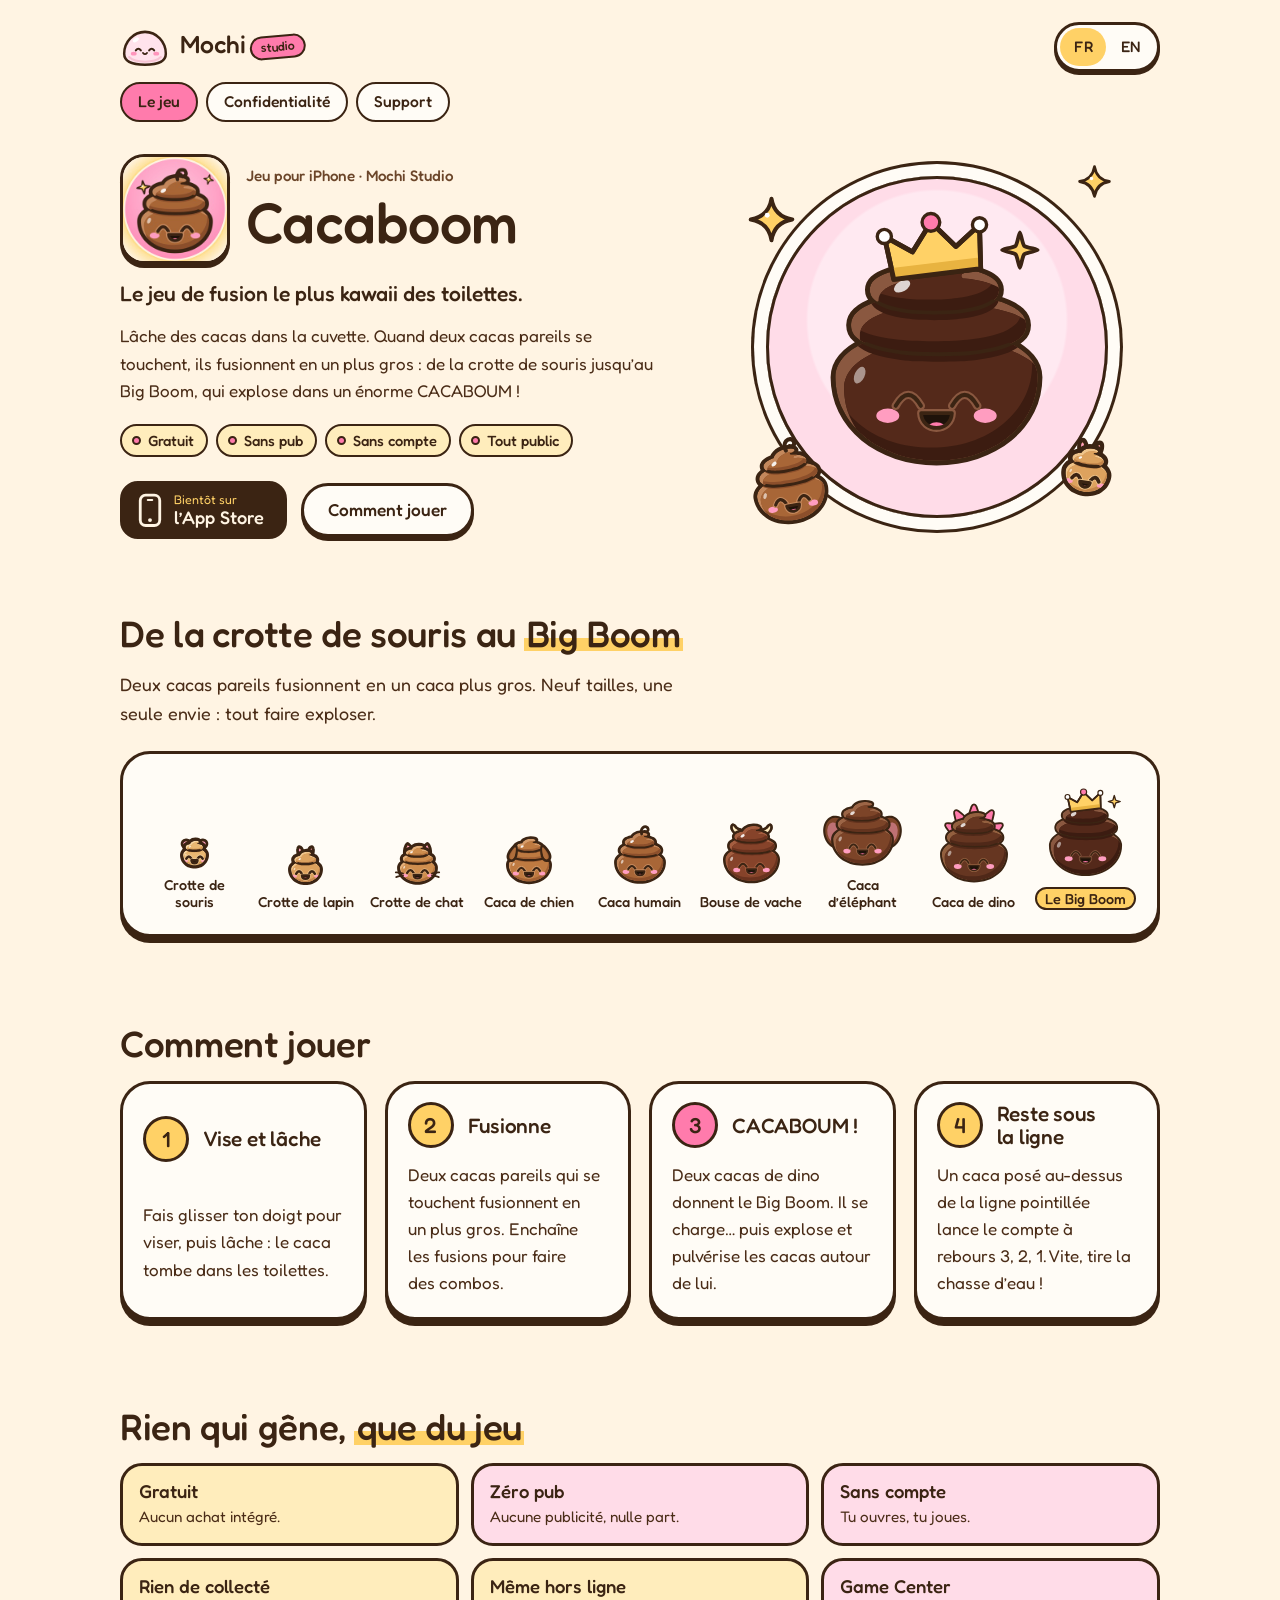
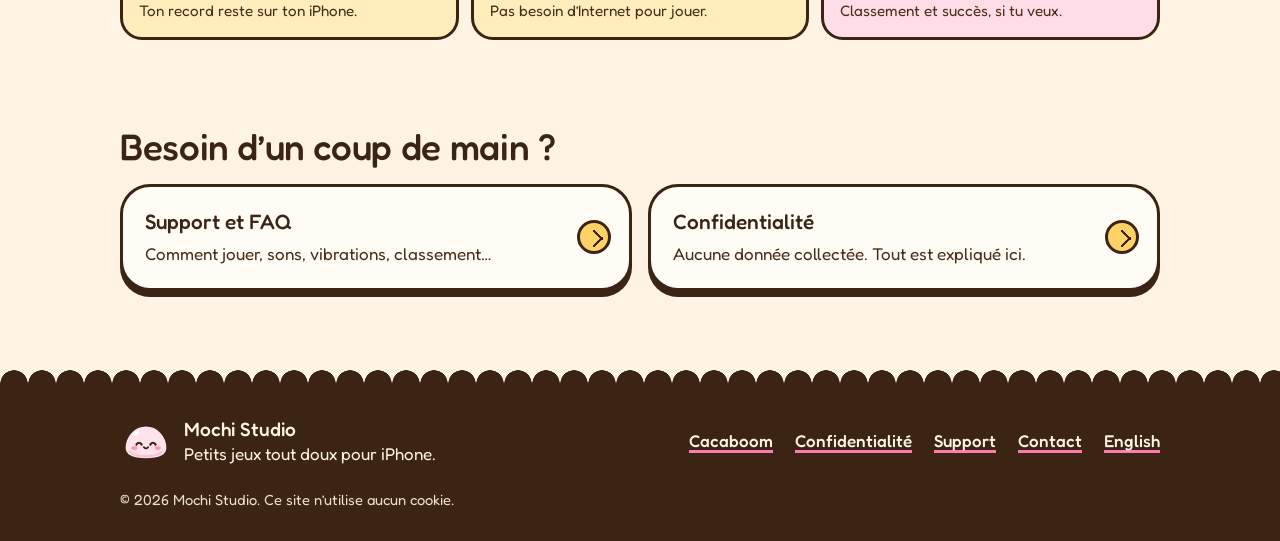
==== cacaboom/index.html @ cdfea0de "Site Mochi Studio : accueil, Cacaboom, confidentialité et support (FR/EN) Co-Authored-By: Claude Opu" ====
<!doctype html>
<html lang="fr">
<head>
<meta charset="utf-8">
<meta name="viewport" content="width=device-width, initial-scale=1">
<title>Cacaboom · Jeu de fusion kawaii pour iPhone</title>
<meta name="description" content="Cacaboom, le jeu de fusion le plus kawaii des toilettes : lâche des cacas et fusionne-les jusqu’au Big Boom. Gratuit, sans pub, sans compte.">
<link rel="canonical" href="https://gregdev75.github.io/cacaboom/">
<link rel="alternate" hreflang="fr" href="https://gregdev75.github.io/cacaboom/">
<link rel="alternate" hreflang="en" href="https://gregdev75.github.io/en/cacaboom/">
<link rel="alternate" hreflang="x-default" href="https://gregdev75.github.io/cacaboom/">
<meta name="theme-color" content="#FFF4E3">
<meta name="color-scheme" content="light">
<link rel="icon" href="/favicon.ico" sizes="32x32">
<link rel="icon" href="/assets/img/favicon.svg" type="image/svg+xml">
<link rel="apple-touch-icon" href="/apple-touch-icon.png">
<link rel="preload" href="/assets/fonts/fredoka-latin-500-normal.woff2" as="font" type="font/woff2" crossorigin>
<link rel="preload" href="/assets/fonts/fredoka-latin-400-normal.woff2" as="font" type="font/woff2" crossorigin>
<link rel="stylesheet" href="/assets/css/site.css">
<meta property="og:type" content="website">
<meta property="og:site_name" content="Mochi Studio">
<meta property="og:title" content="Cacaboom">
<meta property="og:description" content="Cacaboom, le jeu de fusion le plus kawaii des toilettes : lâche des cacas et fusionne-les jusqu’au Big Boom. Gratuit, sans pub, sans compte.">
<meta property="og:url" content="https://gregdev75.github.io/cacaboom/">
<meta property="og:image" content="https://gregdev75.github.io/cacaboom/img/og-cacaboom.png">
<meta property="og:image:width" content="1200">
<meta property="og:image:height" content="630">
<meta property="og:image:alt" content="Icône de Cacaboom et les cacas kawaii du jeu">
<meta property="og:locale" content="fr_FR">
<meta property="og:locale:alternate" content="en_US">
<meta name="twitter:card" content="summary_large_image">
</head>
<body>
<a class="skip" href="#main">Aller au contenu</a>
<header class="top">
<div class="wrap top__in">
<a class="brand" href="/" aria-label="Mochi Studio, accueil"><img src="/assets/img/mochi.svg" alt="" width="120" height="100"><span class="brand__name">Mochi<span class="brand__tag">studio</span></span></a>
<nav class="lang" aria-label="Langue"><span aria-current="true">FR</span><a href="/en/cacaboom/" hreflang="en" lang="en" aria-label="English version">EN</a></nav>
</div>
<nav class="subnav wrap" aria-label="Pages de Cacaboom"><ul><li><a href="/cacaboom/" aria-current="page">Le jeu</a></li><li><a href="/cacaboom/confidentialite/">Confidentialité</a></li><li><a href="/cacaboom/support/">Support</a></li></ul></nav>
</header>
<main id="main">
<section class="app-hero">
<div class="wrap app-hero__grid">
<div>
<div class="app-hero__head">
<img class="app-icon" src="/cacaboom/img/icon-256.jpg" alt="Icône de Cacaboom" width="256" height="256">
<div><p class="kind">Jeu pour iPhone · Mochi Studio</p><h1>Cacaboom</h1></div>
</div>
<p class="lead">Le jeu de fusion le plus kawaii des toilettes.</p>
<p>Lâche des cacas dans la cuvette. Quand deux cacas pareils se touchent, ils fusionnent en un plus gros&nbsp;: de la crotte de souris jusqu’au Big Boom, qui explose dans un énorme CACABOUM&nbsp;!</p>
<ul class="chips"><li>Gratuit</li><li>Sans pub</li><li>Sans compte</li><li>Tout public</li></ul>
<div class="actions">
<!-- App Store : remplacer ce bloc par le lien quand l’appli est publiée (voir README.md) -->
<span class="store store--soon"><svg viewBox="0 0 24 32" aria-hidden="true" focusable="false"><rect x="3" y="2" width="18" height="28" rx="5" fill="none" stroke="currentColor" stroke-width="2.6"/><rect x="9" y="5.5" width="6" height="2" rx="1" fill="currentColor"/><circle cx="12" cy="25" r="1.8" fill="currentColor"/></svg><span class="store__txt"><small>Bientôt sur</small><strong>l’App Store</strong></span></span>
<a class="btn btn--light" href="#comment-jouer">Comment jouer</a>
</div>
</div>
<div class="app-art" aria-hidden="true">
<img class="app-art__main" src="/cacaboom/img/poop-9-happy.svg" alt="" width="234" height="234">
<img class="app-art__small" src="/cacaboom/img/poop-5-happy.svg" alt="" width="94" height="94">
<img class="app-art__tiny" src="/cacaboom/img/poop-2-happy.svg" alt="" width="64" height="64">
<img class="spark spark--1" src="/assets/img/sparkle.svg" alt="" width="40" height="40">
<img class="spark spark--2" src="/assets/img/sparkle.svg" alt="" width="40" height="40">
</div>
</div>
</section>

<section class="section">
<div class="wrap">
<h2>De la crotte de souris au <span class="hl">Big Boom</span></h2>
<p class="section__lead">Deux cacas pareils fusionnent en un caca plus gros. Neuf tailles, une seule envie&nbsp;: tout faire exploser.</p>
<ol class="card evo" aria-label="Les neuf cacas, du plus petit au plus gros"><li style="--s:1"><img src="/cacaboom/img/poop-1-happy.svg" alt="" width="64" height="64"><span>Crotte de souris</span></li><li style="--s:2"><img src="/cacaboom/img/poop-2-happy.svg" alt="" width="64" height="64"><span>Crotte de lapin</span></li><li style="--s:3"><img src="/cacaboom/img/poop-3-happy.svg" alt="" width="64" height="64"><span>Crotte de chat</span></li><li style="--s:4"><img src="/cacaboom/img/poop-4-happy.svg" alt="" width="64" height="64"><span>Caca de chien</span></li><li style="--s:5"><img src="/cacaboom/img/poop-5-happy.svg" alt="" width="64" height="64"><span>Caca humain</span></li><li style="--s:6"><img src="/cacaboom/img/poop-6-happy.svg" alt="" width="64" height="64"><span>Bouse de vache</span></li><li style="--s:7"><img src="/cacaboom/img/poop-7-happy.svg" alt="" width="64" height="64"><span>Caca d’éléphant</span></li><li style="--s:8"><img src="/cacaboom/img/poop-8-happy.svg" alt="" width="64" height="64"><span>Caca de dino</span></li><li style="--s:9"><img src="/cacaboom/img/poop-9-happy.svg" alt="" width="64" height="64"><span>Le Big Boom</span></li></ol>
</div>
</section>

<section class="section" id="comment-jouer" aria-labelledby="comment-jouer-title">
<div class="wrap">
<h2 id="comment-jouer-title">Comment jouer</h2>
<ol class="steps"><li class="card step"><span class="step__num" aria-hidden="true">1</span><h3>Vise et lâche</h3><p>Fais glisser ton doigt pour viser, puis lâche&nbsp;: le caca tombe dans les toilettes.</p></li><li class="card step"><span class="step__num" aria-hidden="true">2</span><h3>Fusionne</h3><p>Deux cacas pareils qui se touchent fusionnent en un plus gros. Enchaîne les fusions pour faire des combos.</p></li><li class="card step"><span class="step__num" aria-hidden="true">3</span><h3>CACABOUM&nbsp;!</h3><p>Deux cacas de dino donnent le Big Boom. Il se charge… puis explose et pulvérise les cacas autour de lui.</p></li><li class="card step"><span class="step__num" aria-hidden="true">4</span><h3>Reste sous la ligne</h3><p>Un caca posé au-dessus de la ligne pointillée lance le compte à rebours 3,&nbsp;2,&nbsp;1. Vite, tire la chasse d’eau&nbsp;!</p></li></ol>
</div>
</section>

<section class="section">
<div class="wrap">
<h2>Rien qui gêne, <span class="hl">que du jeu</span></h2>
<ul class="facts"><li><strong>Gratuit</strong>Aucun achat intégré.</li><li><strong>Zéro pub</strong>Aucune publicité, nulle part.</li><li><strong>Sans compte</strong>Tu ouvres, tu joues.</li><li><strong>Rien de collecté</strong>Ton record reste sur ton iPhone.</li><li><strong>Même hors ligne</strong>Pas besoin d’Internet pour jouer.</li><li><strong>Game Center</strong>Classement et succès, si tu veux.</li></ul>
</div>
</section>

<section class="section section--tight">
<div class="wrap">
<h2>Besoin d’un coup de main&nbsp;?</h2>
<div class="link-cards">
<a class="card link-card" href="/cacaboom/support/"><strong>Support et FAQ</strong><span>Comment jouer, sons, vibrations, classement…</span></a>
<a class="card link-card" href="/cacaboom/confidentialite/"><strong>Confidentialité</strong><span>Aucune donnée collectée. Tout est expliqué ici.</span></a>
</div>
</div>
</section>
</main>
<footer class="foot">
<div class="wrap foot__grid">
<div class="foot__brand"><img src="/assets/img/mochi.svg" alt="" width="120" height="100"><p><strong>Mochi Studio</strong><br>Petits jeux tout doux pour iPhone.</p></div>
<nav aria-label="Liens du site"><ul class="foot__links">
<li><a href="/cacaboom/">Cacaboom</a></li>
<li><a href="/cacaboom/confidentialite/">Confidentialité</a></li>
<li><a href="/cacaboom/support/">Support</a></li>
<li><a href="mailto:restaurateurarestaurateur@gmail.com?subject=Mochi%20Studio">Contact</a></li>
<li><a href="/en/cacaboom/" hreflang="en" lang="en">English</a></li>
</ul></nav>
<p class="foot__legal">© 2026 Mochi Studio. Ce site n’utilise aucun cookie.</p>
</div>
</footer>
</body>
</html>
---- assets/css/site.css ----
/* Mochi Studio : feuille de style unique du site (HTML/CSS statique, sans JavaScript). */

@font-face {
  font-family: "Fredoka";
  font-style: normal;
  font-weight: 400;
  font-display: swap;
  src: url("/assets/fonts/fredoka-latin-400-normal.woff2") format("woff2");
}
@font-face {
  font-family: "Fredoka";
  font-style: normal;
  font-weight: 500;
  font-display: swap;
  src: url("/assets/fonts/fredoka-latin-500-normal.woff2") format("woff2");
}

:root {
  --cream: #FFF4E3;
  --paper: #FFFCF6;
  --pink: #FF7BAC;
  --pink-soft: #FFDCE8;
  --yellow: #FFD166;
  --yellow-soft: #FFEDBC;
  --brown: #4A2C17;
  --ink: #3B2413;
  --muted: #6B4529;
  --line: 3px;
  --wrap: 1040px;
  color-scheme: light;
}

*, *::before, *::after { box-sizing: border-box; }

html { -webkit-text-size-adjust: 100%; text-size-adjust: 100%; scroll-behavior: smooth; }

body {
  margin: 0;
  background: var(--cream);
  color: var(--brown);
  font-family: "Fredoka", ui-rounded, "SF Pro Rounded", "Arial Rounded MT Bold", system-ui, sans-serif;
  font-size: 1.0625rem;
  font-weight: 400;
  line-height: 1.6;
  overflow-wrap: break-word;
}

img, svg { display: block; max-width: 100%; height: auto; }

h1, h2, h3 {
  margin: 0 0 .45em;
  color: var(--ink);
  font-weight: 500;
  line-height: 1.12;
  letter-spacing: -.01em;
  text-wrap: balance;
}
h1 { font-size: clamp(2.2rem, 8vw, 3.6rem); }
h2 { font-size: clamp(1.65rem, 5vw, 2.3rem); }
h3 { font-size: 1.3rem; }
p { margin: 0 0 1em; text-wrap: pretty; }
p:last-child { margin-bottom: 0; }
strong, b { font-weight: 500; color: var(--ink); }

a {
  color: var(--ink);
  text-decoration-line: underline;
  text-decoration-color: var(--pink);
  text-decoration-thickness: 3px;
  text-underline-offset: 3px;
}
a:hover { text-decoration-color: var(--ink); }
:focus-visible { outline: 3px solid var(--ink); outline-offset: 3px; border-radius: 8px; }

.wrap { width: min(100% - 32px, var(--wrap)); margin-inline: auto; }
/* Pages de texte : colonne de lecture + colonne latérale sur grand écran */
.doc { display: grid; gap: 0; grid-template-areas: "head" "lead" "side" "body" "end"; }
.doc > * { min-width: 0; }
.doc__head { grid-area: head; }
.doc__lead { grid-area: lead; }
.doc__side { grid-area: side; }
.doc__body { grid-area: body; }
.doc__end { grid-area: end; }
.doc--support { grid-template-areas: "head" "body" "side" "end"; }

.visually-hidden {
  position: absolute !important;
  width: 1px; height: 1px;
  overflow: hidden; clip: rect(0 0 0 0); clip-path: inset(50%);
  white-space: nowrap;
}

.skip {
  position: absolute; left: 16px; top: -80px; z-index: 10;
  padding: 10px 16px;
  background: var(--yellow); color: var(--ink);
  border: var(--line) solid var(--ink); border-radius: 999px;
  font-weight: 500; text-decoration: none;
}
.skip:focus { top: 12px; }

/* Surlignage jaune sous un mot clé */
.hl {
  background: linear-gradient(transparent 60%, var(--yellow) 60%, var(--yellow) 90%, transparent 90%);
  padding-inline: .06em;
  white-space: nowrap;
  -webkit-box-decoration-break: clone;
  box-decoration-break: clone;
}

/* ---------- En-tête ---------- */
.top { padding: 14px 0 6px; }
.top__in { display: flex; align-items: center; justify-content: space-between; gap: 12px; }

.brand {
  display: inline-flex; align-items: center; gap: 10px;
  color: var(--ink); text-decoration: none;
}
.brand img { width: 50px; }
.brand__name { font-size: 1.55rem; font-weight: 500; line-height: 1; letter-spacing: -.01em; }
.brand__tag {
  display: inline-block;
  margin-left: 4px;
  padding: 1px 9px 2px;
  background: var(--pink);
  border: 2px solid var(--ink);
  border-radius: 999px;
  font-size: .78rem; font-weight: 500; line-height: 1.4;
  transform: rotate(-5deg) translateY(-2px);
}

.lang {
  display: flex; gap: 2px; padding: 3px;
  background: var(--paper);
  border: var(--line) solid var(--ink);
  border-radius: 999px;
  box-shadow: 0 3px 0 var(--ink);
}
.lang a, .lang span {
  display: grid; place-items: center;
  min-width: 46px; min-height: 38px;
  border-radius: 999px;
  font-size: .95rem; font-weight: 500;
  color: var(--ink); text-decoration: none;
}
.lang a:hover { background: var(--pink-soft); }
.lang [aria-current] { background: var(--yellow); }

/* Menu d'une appli (Le jeu, Confidentialité, Support) */
.subnav { padding: 10px 0 0; }
.subnav ul {
  list-style: none; margin: 0; padding: 0;
  display: flex; flex-wrap: wrap; gap: 8px;
}
.subnav a {
  display: inline-flex; align-items: center; min-height: 40px;
  padding: 4px 16px;
  border: 2px solid var(--ink); border-radius: 999px;
  background: var(--paper);
  font-size: .98rem; font-weight: 500; text-decoration: none;
}
.subnav a:hover { background: var(--pink-soft); }
.subnav a[aria-current="page"] { background: var(--pink); }

/* ---------- Boutons ---------- */
.actions { display: flex; flex-wrap: wrap; align-items: center; gap: 14px; }

.btn {
  display: inline-flex; align-items: center; justify-content: center; gap: .5em;
  min-height: 54px;
  padding: .5em 1.4em;
  background: var(--pink); color: var(--ink);
  border: var(--line) solid var(--ink); border-radius: 999px;
  box-shadow: 0 4px 0 var(--ink);
  font-size: 1.08rem; font-weight: 500; line-height: 1.2;
  text-decoration: none;
  transition: transform .12s ease, box-shadow .12s ease;
}
.btn:hover { transform: translateY(-2px); box-shadow: 0 6px 0 var(--ink); }
.btn:active { transform: translateY(3px); box-shadow: 0 1px 0 var(--ink); }
.btn--light { background: var(--paper); }
.btn--yellow { background: var(--yellow); }

/* Bouton App Store en attente (pas un lien tant que l'appli n'est pas publiée) */
.store {
  display: inline-flex; align-items: center; gap: 11px;
  min-height: 58px;
  padding: 8px 20px 8px 14px;
  background: var(--ink); color: var(--cream);
  border: var(--line) solid var(--ink); border-radius: 18px;
  text-decoration: none;
}
.store svg { width: 26px; flex: none; }
.store__txt { display: grid; line-height: 1.15; text-align: left; }
.store__txt small { font-size: .78rem; opacity: .9; }
.store__txt strong { color: var(--cream); font-size: 1.14rem; font-weight: 500; }
.store--soon { cursor: default; }
.store--soon .store__txt small { color: var(--yellow); opacity: 1; }
a.store { box-shadow: 0 4px 0 var(--pink); transition: transform .12s ease; }
a.store:hover { transform: translateY(-2px); }

/* Pastilles */
.chips { list-style: none; margin: 0; padding: 0; display: flex; flex-wrap: wrap; gap: 8px; }
.chips li {
  display: inline-flex; align-items: center; gap: 7px;
  padding: 3px 12px 3px 10px;
  background: var(--yellow-soft);
  border: 2px solid var(--ink); border-radius: 999px;
  font-size: .92rem; font-weight: 500; color: var(--ink);
}
.chips li::before {
  content: ""; width: 9px; height: 9px; border-radius: 50%;
  background: var(--pink); border: 2px solid var(--ink);
}

/* ---------- Accueil ---------- */
.hero { padding: 6px 0 34px; }
.hero__grid { display: grid; gap: 8px; align-items: center; }
.eyebrow {
  display: inline-block;
  margin-bottom: 14px;
  padding: 3px 14px;
  background: var(--paper);
  border: 2px solid var(--ink); border-radius: 999px;
  font-size: .92rem; font-weight: 500; color: var(--ink);
}
.lead { font-size: 1.22rem; line-height: 1.5; max-width: 34ch; }
.hero .lead { margin-bottom: 24px; }

.hero-art {
  position: relative;
  width: min(210px, 56vw);
  aspect-ratio: 1;
  margin: 4px auto 10px;
}
.hero-art::before {
  content: ""; position: absolute; inset: 4%;
  border-radius: 50%;
  background: radial-gradient(circle at 50% 45%, #FFE9F1 0 52%, var(--pink-soft) 53% 100%);
  border: var(--line) solid var(--ink);
  box-shadow: 0 0 0 10px var(--paper), 0 0 0 13px var(--ink);
}
.hero-art__main {
  position: absolute; left: 12%; top: 22%; width: 76%;
  animation: bob 3.2s ease-in-out infinite;
}
.hero-art__friend {
  position: absolute; right: -2%; bottom: -1%; width: 34%;
  transform: rotate(8deg);
}
.spark { position: absolute; width: 13%; animation: twinkle 2.6s ease-in-out infinite; }
.spark--1 { left: 0; top: 10%; }
.spark--2 { right: 4%; top: 2%; width: 9%; animation-delay: .9s; }
.spark--3 { left: 8%; bottom: 8%; width: 8%; animation-delay: 1.6s; }

@keyframes bob { 50% { transform: translateY(-6px) rotate(-2deg); } }
@keyframes twinkle { 50% { transform: scale(.78) rotate(18deg); } }

.section { padding: 26px 0 40px; }
.section--tight { padding-top: 6px; }
.section__lead { font-size: 1.12rem; max-width: 52ch; margin-bottom: 22px; }

.apps { display: grid; gap: 24px; align-items: stretch; }

.card {
  background: var(--paper);
  border: var(--line) solid var(--ink);
  border-radius: 30px;
  box-shadow: 0 6px 0 var(--ink);
}

.app-card {
  padding: 20px;
  display: grid;
  grid-template-columns: auto 1fr;
  grid-template-areas: "icon head" "body body";
  gap: 16px;
  align-items: center;
}
.app-card .app-icon { grid-area: icon; }
.app-card__head { grid-area: head; }
.app-card__body { grid-area: body; display: grid; gap: 16px; }
.app-card__body p { margin: 0; }
.app-card h3 { font-size: 2rem; margin: 0; }
.app-card h3 a { text-decoration: none; }
.app-card h3 a:hover { text-decoration: underline; text-decoration-color: var(--pink); }

.kind { margin: 0 0 2px; color: var(--muted); font-size: .95rem; font-weight: 500; }

.app-icon {
  width: 84px; height: 84px;
  border-radius: 22%;
  border: var(--line) solid var(--ink);
  box-shadow: 0 4px 0 var(--ink);
  object-fit: cover;
  background: var(--pink-soft);
}

.mini-links { display: flex; flex-wrap: wrap; gap: 6px 20px; font-weight: 500; }

.soon-card {
  display: grid; justify-items: center; align-content: center; gap: 6px;
  padding: 24px 22px;
  text-align: center;
  border: var(--line) dashed var(--ink);
  border-radius: 30px;
  background: rgba(255, 252, 246, .55);
}
.soon-card img { width: 86px; margin-bottom: 6px; opacity: .95; transform: rotate(-6deg); }
.soon-card h3 { margin: 0; }
.soon-card p { max-width: 30ch; color: var(--brown); }

.hello-card {
  display: grid; grid-template-columns: auto 1fr; gap: 14px; align-items: start;
  padding: 20px;
  background: var(--yellow-soft);
}
.hello-card h2 { font-size: 1.6rem; margin-bottom: .3em; }
.hello-card img { width: 38px; margin-top: 2px; }

/* ---------- Page d'une appli ---------- */
.app-hero { padding: 10px 0 30px; }
.app-hero__grid { display: grid; gap: 22px; align-items: center; }
.app-hero__head { display: flex; align-items: center; gap: 16px; margin-bottom: 14px; }
.app-hero__head h1 { margin: 0; }
.app-hero .app-icon { width: 92px; height: 92px; flex: none; }
.app-hero .lead { font-size: 1.32rem; color: var(--ink); font-weight: 500; margin-bottom: .6em; }
.app-hero .chips { margin: 20px 0 24px; }

.app-art {
  position: relative;
  display: none;
  width: 100%; max-width: 380px; aspect-ratio: 1;
  margin: 0 auto;
}
.app-art::before {
  content: ""; position: absolute; inset: 5%;
  border-radius: 50%;
  background: radial-gradient(circle at 50% 42%, #FFE9F1 0 50%, var(--pink-soft) 51% 100%);
  border: var(--line) solid var(--ink);
  box-shadow: 0 0 0 12px var(--paper), 0 0 0 15px var(--ink);
}
.app-art__main { position: absolute; left: 13%; top: 11%; width: 74%; animation: bob 3.4s ease-in-out infinite; }
.app-art__small { position: absolute; left: -2%; bottom: 2%; width: 26%; transform: rotate(-10deg); }
.app-art__tiny { position: absolute; right: 2%; bottom: 10%; width: 17%; transform: rotate(9deg); }

.evo {
  list-style: none; margin: 0;
  padding: 22px 14px 18px;
  display: grid; grid-template-columns: repeat(3, 1fr);
  gap: 18px 6px;
  align-items: end;
}
.evo li {
  display: flex; flex-direction: column; align-items: center; justify-content: flex-end;
  gap: 6px;
  text-align: center;
  font-size: .9rem; font-weight: 500; line-height: 1.2; color: var(--ink);
}
.evo img { width: calc(44px + var(--s) * 5.5px); }
.evo li:last-child span {
  padding: 1px 8px; background: var(--yellow); border: 2px solid var(--ink); border-radius: 999px;
}

.steps { list-style: none; margin: 0; padding: 0; display: grid; gap: 18px; }
.step {
  display: grid; grid-template-columns: auto 1fr; align-items: center; column-gap: 14px;
  padding: 18px 20px 20px;
}
.step h3 { margin: 0; }
.step p { grid-column: 1 / -1; margin: 12px 0 0; }
.step__num {
  display: grid; place-items: center;
  width: 46px; height: 46px;
  border-radius: 50%;
  background: var(--yellow);
  border: var(--line) solid var(--ink);
  font-size: 1.35rem; font-weight: 500; color: var(--ink);
}
.step:nth-child(3) .step__num { background: var(--pink); }

.facts { list-style: none; margin: 0; padding: 0; display: grid; grid-template-columns: repeat(2, 1fr); gap: 12px; }
.facts li {
  padding: 14px 16px 16px;
  background: var(--yellow-soft);
  border: var(--line) solid var(--ink); border-radius: 22px;
  font-size: .95rem; line-height: 1.4;
}
.facts li:nth-child(4n+2), .facts li:nth-child(4n+3) { background: var(--pink-soft); }
.facts strong { display: block; margin-bottom: 3px; font-size: 1.16rem; line-height: 1.2; }

.link-cards { display: grid; gap: 16px; }
.link-card {
  position: relative;
  display: grid; gap: 2px;
  padding: 18px 64px 20px 22px;
  text-decoration: none;
  transition: transform .12s ease, box-shadow .12s ease;
}
.link-card:hover { transform: translateY(-2px); box-shadow: 0 8px 0 var(--ink); }
.link-card strong { font-size: 1.3rem; }
.link-card span { color: var(--brown); }
.link-card::after {
  content: "";
  position: absolute; right: 18px; top: 50%;
  width: 34px; height: 34px; margin-top: -17px;
  border: var(--line) solid var(--ink); border-radius: 50%;
  background:
    linear-gradient(45deg, transparent 44%, var(--ink) 44% 58%, transparent 58%) 13px 7px / 10px 10px no-repeat,
    linear-gradient(-45deg, transparent 44%, var(--ink) 44% 58%, transparent 58%) 13px 14px / 10px 10px no-repeat,
    var(--yellow);
}

/* ---------- Pages de texte (confidentialité, support) ---------- */
.page-head { padding: 14px 0 20px; }
.page-head .kind { margin-bottom: 6px; }
.page-head h1 { font-size: clamp(2rem, 7vw, 3rem); }
.updated {
  display: inline-block;
  padding: 3px 12px;
  background: var(--paper);
  border: 2px solid var(--ink); border-radius: 999px;
  font-size: .92rem; font-weight: 500; color: var(--ink);
}

.tldr { padding: 20px 22px 22px; background: var(--yellow-soft); margin-bottom: 30px; }
.tldr h2 { font-size: 1.45rem; }
.tldr ul { margin: 0; padding-left: 1.2em; }
.tldr li + li { margin-top: .35em; }

.toc { padding: 18px 22px 20px; margin-bottom: 34px; }
.toc h2 { font-size: 1.25rem; margin-bottom: .5em; }
.toc ol { margin: 0; padding-left: 1.4em; columns: 1; }
.toc li { break-inside: avoid; padding: 2px 0; }
.toc li::marker { color: var(--muted); font-weight: 500; }

.prose { padding-bottom: 20px; }
.prose h2 { font-size: 1.5rem; margin: 1.7em 0 .5em; scroll-margin-top: 16px; }
.prose h2:first-child { margin-top: 0; }
.prose h3 { font-size: 1.2rem; margin: 1.2em 0 .4em; }
.prose ul, .prose ol { padding-left: 1.3em; margin: 0 0 1em; }
.prose li + li { margin-top: .3em; }
.prose li::marker { color: var(--pink); }
.prose .note {
  padding: 14px 18px;
  background: var(--paper);
  border: 2px solid var(--ink); border-radius: 18px;
}

.faq details { margin-bottom: 12px; border-radius: 22px; box-shadow: 0 4px 0 var(--ink); }
.faq summary {
  position: relative;
  display: block;
  padding: 15px 60px 15px 20px;
  list-style: none;
  cursor: pointer;
  font-size: 1.1rem; font-weight: 500; line-height: 1.35; color: var(--ink);
  border-radius: 20px;
}
.faq summary::-webkit-details-marker { display: none; }
.faq summary::after {
  content: "";
  position: absolute; right: 16px; top: 50%;
  width: 30px; height: 30px; margin-top: -15px;
  border: 2px solid var(--ink); border-radius: 50%;
  background:
    linear-gradient(var(--ink), var(--ink)) center / 12px 3px no-repeat,
    linear-gradient(var(--ink), var(--ink)) center / 3px 12px no-repeat,
    var(--pink);
}
.faq details[open] summary::after {
  background: linear-gradient(var(--ink), var(--ink)) center / 12px 3px no-repeat, var(--yellow);
}
.faq summary:hover { background: #FFF6EC; }
.faq .answer { padding: 0 20px 18px; }

.contact-card {
  display: grid; gap: 14px; justify-items: start;
  padding: 22px;
  background: var(--pink-soft);
  margin: 10px 0 30px;
}
.contact-card h2 { margin: 0; font-size: 1.6rem; }
.contact-card p { margin: 0; }
.email { font-weight: 500; }

/* ---------- 404 ---------- */
.nf { padding: 30px 0 60px; text-align: center; display: grid; justify-items: center; gap: 6px; }
.nf img { width: 150px; margin-bottom: 8px; transform: rotate(-6deg); }
.nf .actions { justify-content: center; margin-top: 14px; }

/* ---------- Pied de page ---------- */
.foot {
  position: relative;
  margin-top: 40px;
  padding: 34px 0 30px;
  background: var(--ink);
  color: var(--cream);
}
.foot::before {
  content: ""; position: absolute; left: 0; right: 0; top: -13px; height: 14px;
  background: radial-gradient(circle at 14px 14px, var(--ink) 13.5px, transparent 14px) repeat-x;
  background-size: 28px 14px;
}
.foot a { color: var(--cream); }
.foot a:hover { text-decoration-color: var(--cream); }
.foot :focus-visible { outline-color: var(--yellow); }
.foot__grid { display: grid; gap: 22px; }
.foot__brand { display: flex; align-items: center; gap: 12px; }
.foot__brand img { width: 52px; }
.foot__brand p { margin: 0; line-height: 1.35; }
.foot__brand strong { color: var(--cream); font-size: 1.2rem; }
.foot__links { list-style: none; margin: 0; padding: 0; display: flex; flex-wrap: wrap; gap: 8px 22px; font-weight: 500; }
.foot__links a { display: inline-block; padding: 4px 0; }
.foot__legal { margin: 0; font-size: .92rem; opacity: .9; }

/* ---------- Écrans plus larges ---------- */
@media (min-width: 640px) {
  .facts { grid-template-columns: repeat(3, 1fr); }
  .link-cards { grid-template-columns: repeat(2, 1fr); }
  .steps { grid-template-columns: repeat(2, 1fr); }
  .hello-card { grid-template-columns: auto 1fr; padding: 26px 30px; gap: 22px; }
  .hello-card img { width: 70px; }
  .toc ol { columns: 2; column-gap: 32px; }
}

@media (min-width: 820px) {
  .top { padding-top: 22px; }
  .hero { padding: 26px 0 56px; }
  .hero__grid { grid-template-columns: 1.2fr .8fr; gap: 40px; }
  .hero-art { width: 100%; max-width: 340px; order: 2; }
  .apps { grid-template-columns: 1fr 300px; }
  .app-card {
    padding: 30px;
    grid-template-columns: 140px 1fr;
    grid-template-areas: "icon head" "icon body";
    gap: 6px 28px;
    align-items: start;
  }
  .app-card .app-icon { width: 140px; height: 140px; }
  .app-card__body { gap: 18px; }
  .app-hero { padding: 26px 0 40px; }
  .app-hero__grid { grid-template-columns: 1.1fr .9fr; gap: 48px; }
  .app-art { display: block; }
  .app-hero .app-icon { width: 110px; height: 110px; }
  .evo { grid-template-columns: repeat(9, 1fr); padding: 30px 20px 24px; gap: 8px; }
  .evo img { width: calc(30px + var(--s) * 7.5px); }
  .foot__grid { grid-template-columns: auto 1fr; align-items: center; column-gap: 48px; }
  .foot__links { justify-content: flex-end; }
  .foot__legal { grid-column: 1 / -1; }
  .section { padding: 34px 0 52px; }
}

@media (min-width: 1000px) {
  .steps { grid-template-columns: repeat(4, 1fr); }
  .doc {
    grid-template-columns: minmax(0, 720px) 300px;
    grid-template-areas: "head head" "lead side" "body side" "end side";
    column-gap: 56px;
    justify-content: space-between;
  }
  .doc__side { position: sticky; top: 24px; align-self: start; }
  .doc--support { grid-template-areas: "head head" "body side" "end side"; }
  .doc__side { margin-top: 0; }
  .toc.doc__side ol { columns: 1; }
}

@media (prefers-reduced-motion: reduce) {
  html { scroll-behavior: auto; }
  *, *::before, *::after { animation: none !important; transition: none !important; }
}
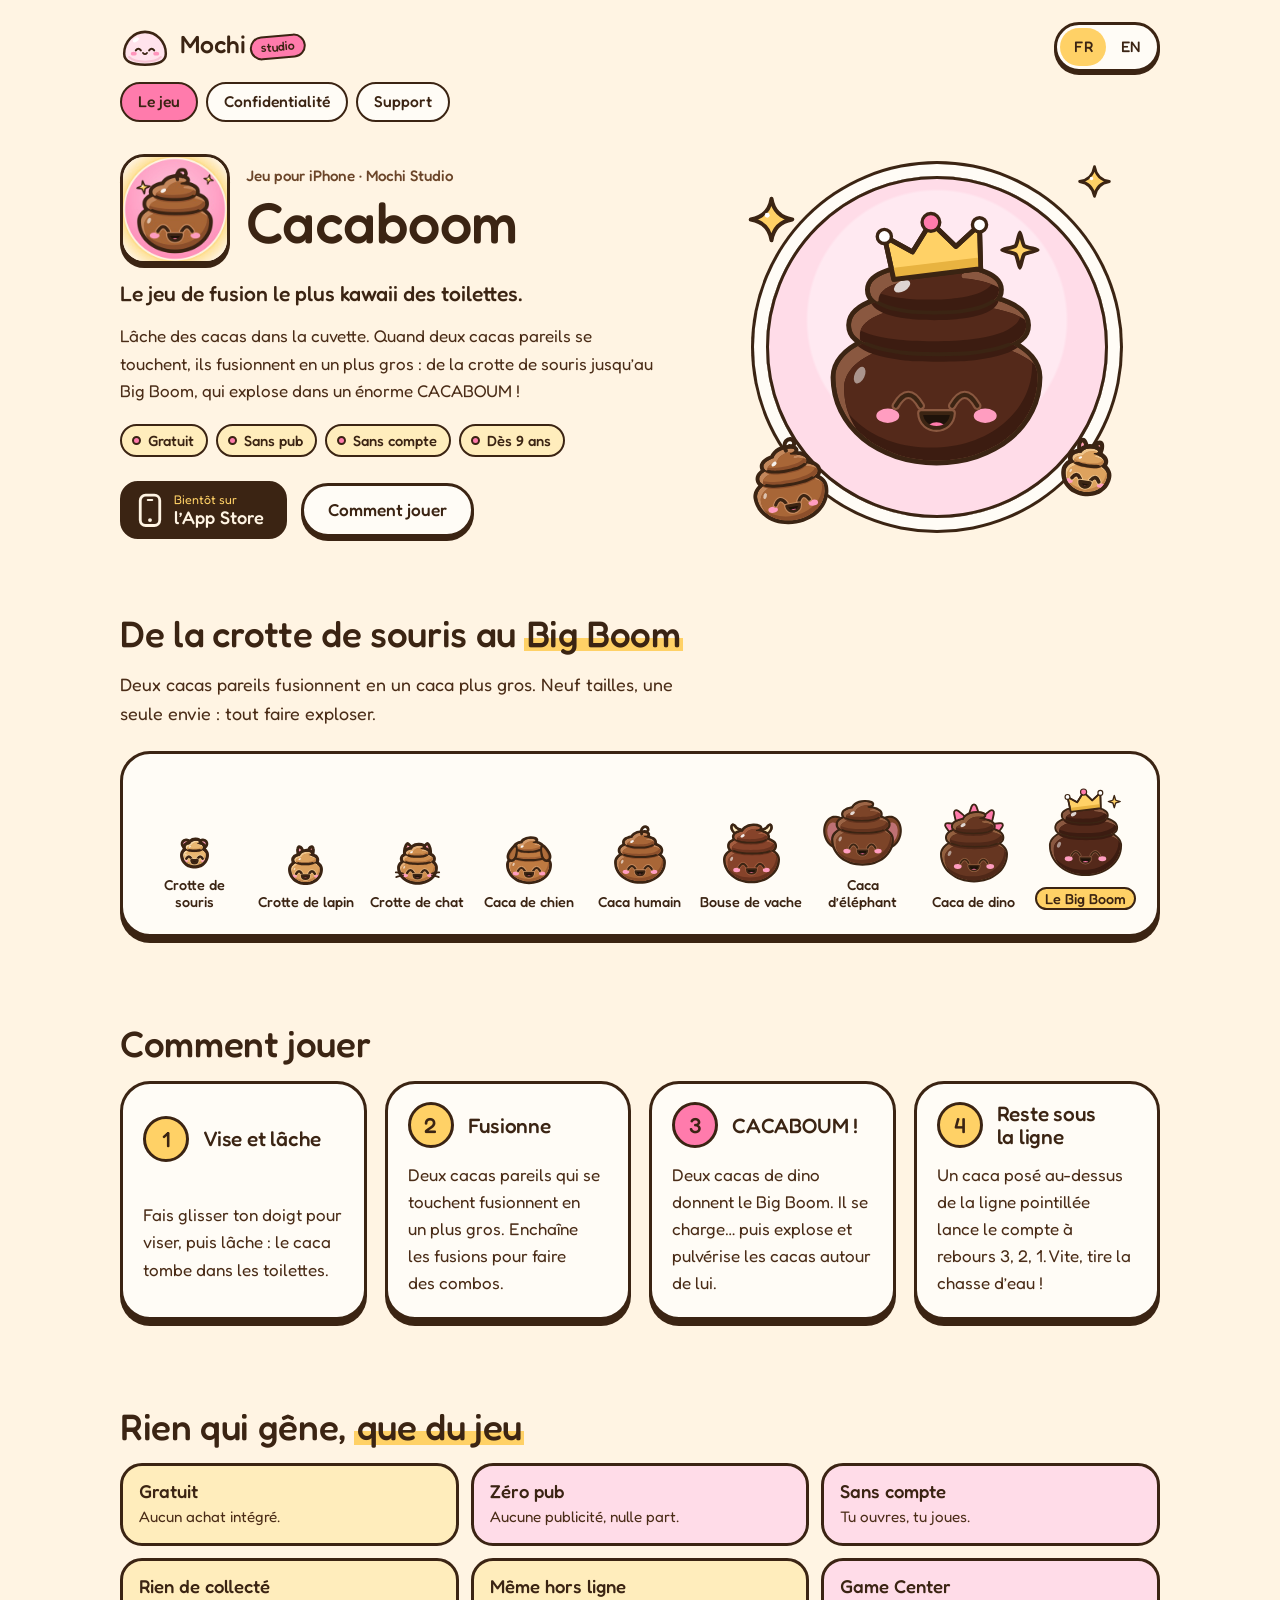
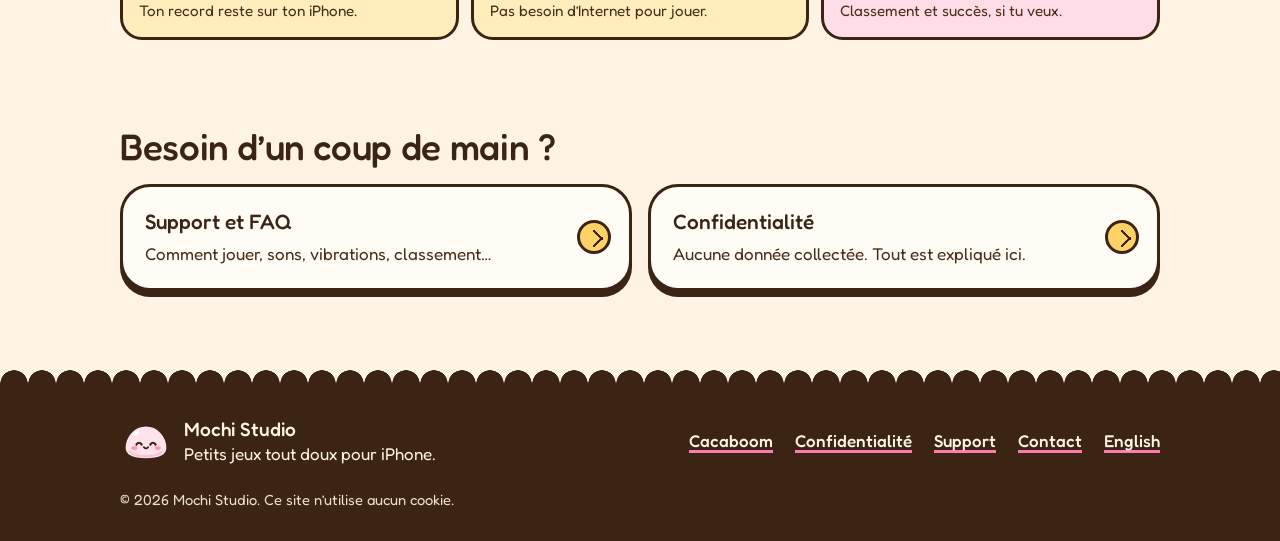
==== commit f83602a2: "Cacaboom : classement dès 9 ans Co-Authored-By: Claude Opus 5.5 <noreply@anthropic.com>" ====
--- a/cacaboom/index.html
+++ b/cacaboom/index.html
@@ -49,7 +49,7 @@
 </div>
 <p class="lead">Le jeu de fusion le plus kawaii des toilettes.</p>
 <p>Lâche des cacas dans la cuvette. Quand deux cacas pareils se touchent, ils fusionnent en un plus gros&nbsp;: de la crotte de souris jusqu’au Big Boom, qui explose dans un énorme CACABOUM&nbsp;!</p>
-<ul class="chips"><li>Gratuit</li><li>Sans pub</li><li>Sans compte</li><li>Tout public</li></ul>
+<ul class="chips"><li>Gratuit</li><li>Sans pub</li><li>Sans compte</li><li>Dès 9 ans</li></ul>
 <div class="actions">
 <!-- App Store : remplacer ce bloc par le lien quand l’appli est publiée (voir README.md) -->
 <span class="store store--soon"><svg viewBox="0 0 24 32" aria-hidden="true" focusable="false"><rect x="3" y="2" width="18" height="28" rx="5" fill="none" stroke="currentColor" stroke-width="2.6"/><rect x="9" y="5.5" width="6" height="2" rx="1" fill="currentColor"/><circle cx="12" cy="25" r="1.8" fill="currentColor"/></svg><span class="store__txt"><small>Bientôt sur</small><strong>l’App Store</strong></span></span>
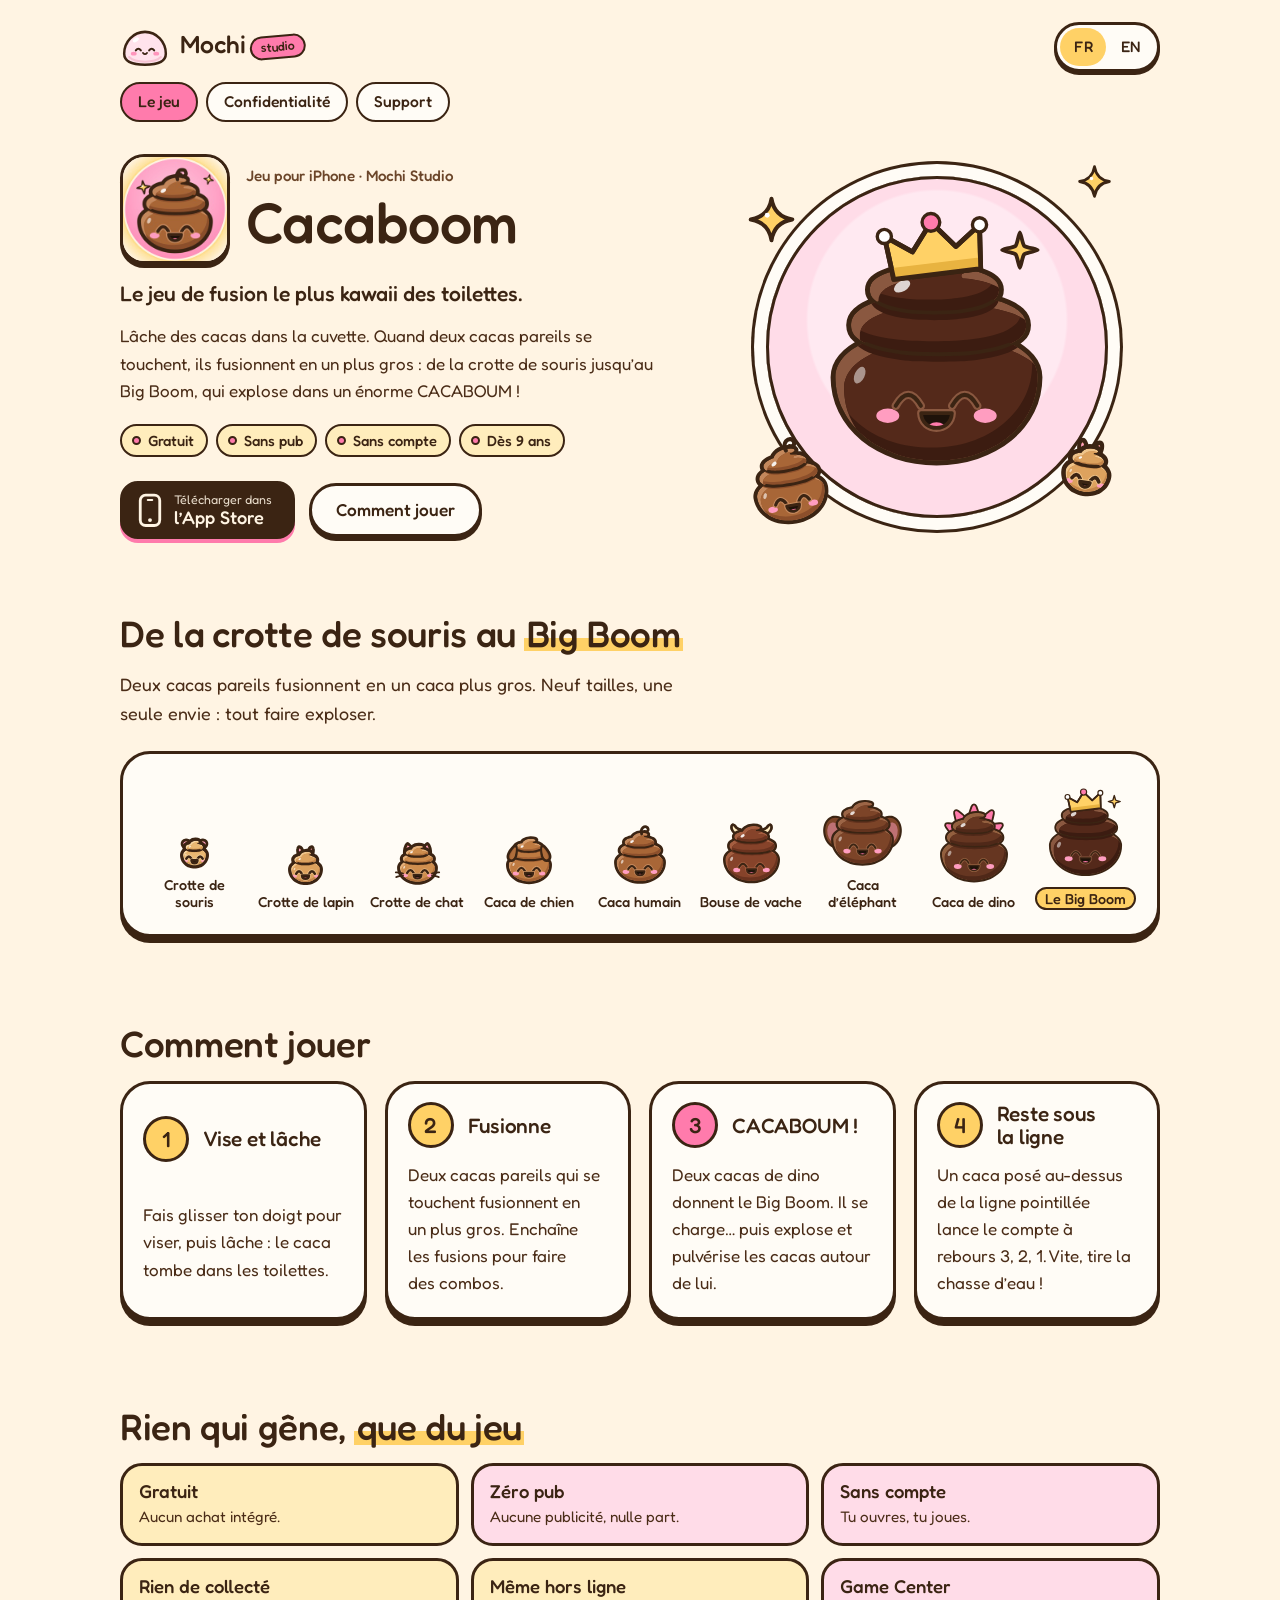
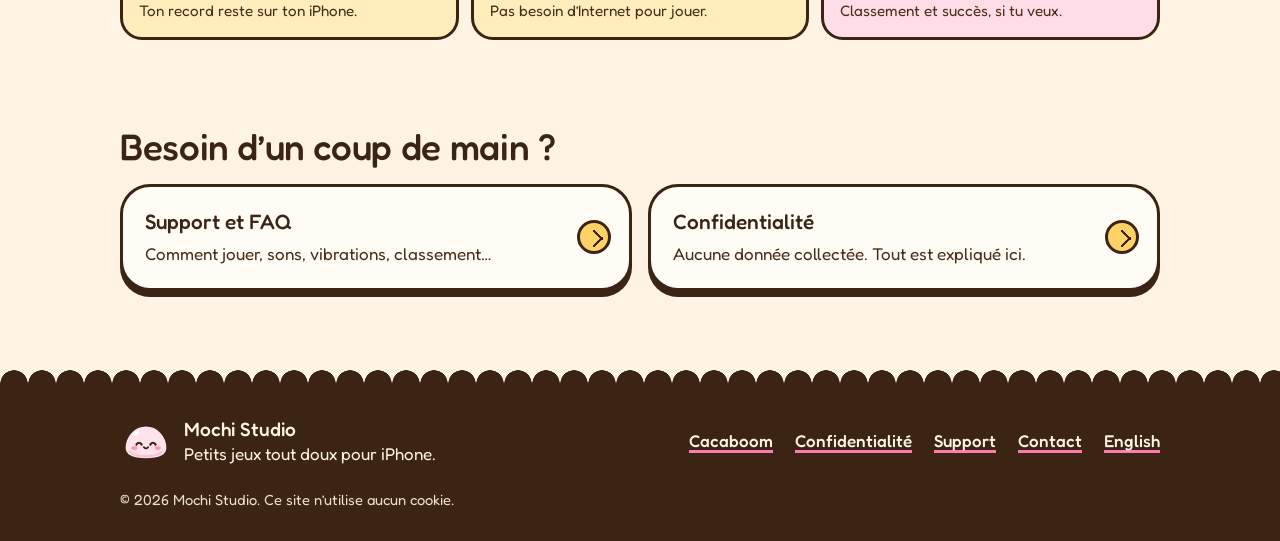
==== commit d14bb568: "Cacaboom : lien App Store (le jeu est publié) Co-Authored-By: Claude Opus 5.5 <noreply@anthropic.com" ====
--- a/cacaboom/index.html
+++ b/cacaboom/index.html
@@ -29,6 +29,7 @@
 <meta property="og:locale" content="fr_FR">
 <meta property="og:locale:alternate" content="en_US">
 <meta name="twitter:card" content="summary_large_image">
+<meta name="apple-itunes-app" content="app-id=6816433375">
 </head>
 <body>
 <a class="skip" href="#main">Aller au contenu</a>
@@ -51,8 +52,8 @@
 <p>Lâche des cacas dans la cuvette. Quand deux cacas pareils se touchent, ils fusionnent en un plus gros&nbsp;: de la crotte de souris jusqu’au Big Boom, qui explose dans un énorme CACABOUM&nbsp;!</p>
 <ul class="chips"><li>Gratuit</li><li>Sans pub</li><li>Sans compte</li><li>Dès 9 ans</li></ul>
 <div class="actions">
-<!-- App Store : remplacer ce bloc par le lien quand l’appli est publiée (voir README.md) -->
-<span class="store store--soon"><svg viewBox="0 0 24 32" aria-hidden="true" focusable="false"><rect x="3" y="2" width="18" height="28" rx="5" fill="none" stroke="currentColor" stroke-width="2.6"/><rect x="9" y="5.5" width="6" height="2" rx="1" fill="currentColor"/><circle cx="12" cy="25" r="1.8" fill="currentColor"/></svg><span class="store__txt"><small>Bientôt sur</small><strong>l’App Store</strong></span></span>
+<!-- App Store : lien de Cacaboom (publié le 2 octobre 2026) -->
+<a class="store" href="https://apps.apple.com/app/id6816433375" aria-label="Télécharger Cacaboom dans l’App Store"><svg viewBox="0 0 24 32" aria-hidden="true" focusable="false"><rect x="3" y="2" width="18" height="28" rx="5" fill="none" stroke="currentColor" stroke-width="2.6"/><rect x="9" y="5.5" width="6" height="2" rx="1" fill="currentColor"/><circle cx="12" cy="25" r="1.8" fill="currentColor"/></svg><span class="store__txt"><small>Télécharger dans</small><strong>l’App Store</strong></span></a>
 <a class="btn btn--light" href="#comment-jouer">Comment jouer</a>
 </div>
 </div>
--- a/assets/css/site.css
+++ b/assets/css/site.css
@@ -482,7 +482,7 @@
 }
 .contact-card h2 { margin: 0; font-size: 1.6rem; }
 .contact-card p { margin: 0; }
-.email { font-weight: 500; }
+.email { font-weight: 500; overflow-wrap: anywhere; }
 
 /* ---------- 404 ---------- */
 .nf { padding: 30px 0 60px; text-align: center; display: grid; justify-items: center; gap: 6px; }
